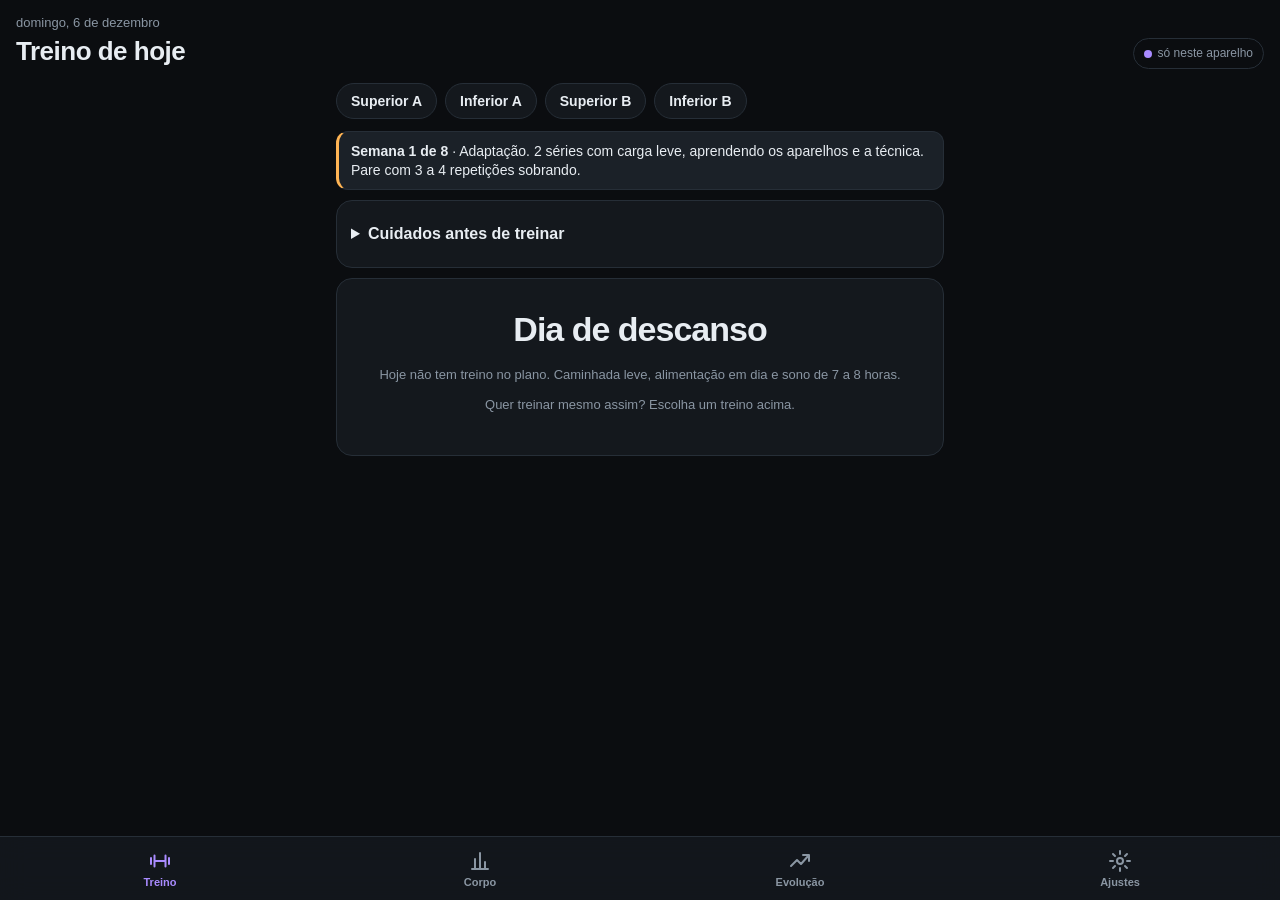
==== irma/index.html @ 72e90ed4 "App da irma (bailarina): plano superior/inferior com os mesmos aparelhos; exercicios em segundos Co-" ====
<!doctype html>
<html lang="pt-BR">
<head>
<meta charset="utf-8">
<meta name="viewport" content="width=device-width, initial-scale=1, viewport-fit=cover">
<title>Treino Irmã</title>
<meta http-equiv="Content-Security-Policy" content="default-src 'none'; script-src 'self'; style-src 'self' 'unsafe-inline'; img-src 'self' data: https://raw.githubusercontent.com; connect-src 'self' https://script.google.com https://script.googleusercontent.com; manifest-src 'self'; worker-src 'self'; base-uri 'none'; form-action 'none'">
<meta name="referrer" content="no-referrer">
<meta name="theme-color" content="#0b0d10">
<meta name="apple-mobile-web-app-capable" content="yes">
<meta name="mobile-web-app-capable" content="yes">
<meta name="apple-mobile-web-app-status-bar-style" content="black-translucent">
<meta name="apple-mobile-web-app-title" content="Treino Irmã">
<link rel="manifest" href="manifest.webmanifest">
<link rel="apple-touch-icon" href="icon-180.png">
<link rel="icon" href="icon-192.png">
<link rel="stylesheet" href="../style.css">
</head>
<body>
<header id="top">
  <div>
    <div id="hdate" class="muted"></div>
    <h1 id="htitle">Treino</h1>
  </div>
  <div id="status" class="status" title="Sincronização"><span class="dot"></span><span id="stxt"></span></div>
</header>
<main id="view"></main>
<div id="timer" class="timer" hidden>
  <div class="tleft"><div id="tlabel" class="muted">Descanso</div><div id="tclock">0:00</div></div>
  <div class="tbtns"><button id="tplus" class="ghost">+15s</button><button id="tskip" class="ghost">Pular</button></div>
  <div id="tbar" class="tbar"></div>
</div>
<nav id="tabs">
  <button data-tab="hoje" class="on"><svg viewBox="0 0 24 24"><path d="M6.5 6.5v11M17.5 6.5v11M3 9v6M21 9v6M6.5 12h11"/></svg>Treino</button>
  <button data-tab="corpo"><svg viewBox="0 0 24 24"><path d="M4 20h16M7 20V10M12 20V4M17 20v-7"/></svg>Corpo</button>
  <button data-tab="progresso"><svg viewBox="0 0 24 24"><path d="M3 17l6-6 4 4 8-9M15 6h6v6"/></svg>Evolução</button>
  <button data-tab="config"><svg viewBox="0 0 24 24"><circle cx="12" cy="12" r="3"/><path d="M12 2v3M12 19v3M2 12h3M19 12h3M5 5l2 2M17 17l2 2M19 5l-2 2M7 17l-2 2"/></svg>Ajustes</button>
</nav>
<script src="profile.js"></script>
<script src="../plano-bailarina.js"></script>
<script src="../app.js"></script>
</body>
</html>
---- style.css ----
:root{
  --bg:#0b0d10;--surface:#14181d;--surface2:#1b2128;--line:#262e37;
  --text:#e8edf2;--muted:#8a96a3;--accent:#3ddc97;--accent-ink:#06210f;--blue:#4da3ff;--warn:#ffb454;--danger:#ff6b6b;
  --tabh:64px;
}
*{box-sizing:border-box;-webkit-tap-highlight-color:transparent}
html,body{margin:0;background:var(--bg);color:var(--text);font-family:-apple-system,BlinkMacSystemFont,"SF Pro Text","Segoe UI",Roboto,sans-serif;font-size:16px;line-height:1.35}
body{padding-top:env(safe-area-inset-top);padding-bottom:calc(var(--tabh) + env(safe-area-inset-bottom) + 12px);min-height:100vh}
.muted{color:var(--muted);font-size:13px}
header#top{display:flex;justify-content:space-between;align-items:flex-end;padding:14px 16px 8px}
h1{margin:2px 0 0;font-size:26px;letter-spacing:-.5px}
h2{font-size:15px;margin:22px 0 8px;color:var(--muted);text-transform:uppercase;letter-spacing:.08em;font-weight:600}
main{padding:0 16px;max-width:640px;margin:0 auto}
.status{display:flex;align-items:center;gap:6px;font-size:12px;color:var(--muted);padding:6px 10px;border:1px solid var(--line);border-radius:99px}
.dot{width:8px;height:8px;border-radius:50%;background:var(--accent)}
.status.off .dot{background:var(--warn)}
.status.pend .dot{background:var(--blue)}
.card{background:var(--surface);border:1px solid var(--line);border-radius:16px;padding:14px;margin:10px 0}
.chips{display:flex;gap:8px;overflow-x:auto;padding:6px 0 4px;scrollbar-width:none}
.chips::-webkit-scrollbar{display:none}
.chip{flex:0 0 auto;background:var(--surface);border:1px solid var(--line);color:var(--text);border-radius:99px;padding:9px 14px;font-size:14px;font-weight:600}
.chip.on{background:var(--accent);color:var(--accent-ink);border-color:var(--accent)}
.chip small{font-weight:500;opacity:.7;margin-left:4px}
.banner{background:var(--surface2);border:1px solid var(--line);border-left:3px solid var(--accent);border-radius:12px;padding:10px 12px;margin:8px 0;font-size:14px}
.banner.warn{border-left-color:var(--warn)}
.exh{display:flex;justify-content:space-between;gap:10px;align-items:flex-start}
.exn{font-size:17px;font-weight:650}
.exm{font-size:13px;color:var(--muted);margin-top:2px}
.info{flex:0 0 auto;width:40px;height:40px;border-radius:12px;border:1px solid var(--line);background:var(--surface2);color:var(--blue);display:grid;place-items:center;font-size:18px;font-weight:700}
.media{display:none;margin:12px 0 4px}
.media.open{display:block}
.imgs{display:grid;grid-template-columns:1fr 1fr;gap:8px}
.imgs img{width:100%;aspect-ratio:4/3;object-fit:cover;border-radius:10px;background:var(--surface2);border:1px solid var(--line)}
.cues{margin:10px 0 6px;padding-left:18px;font-size:14px;color:#cfd7df}
.cues li{margin:3px 0}
.vid{display:flex;align-items:center;justify-content:center;gap:8px;height:46px;border-radius:12px;background:var(--surface2);border:1px solid var(--line);color:var(--text);text-decoration:none;font-weight:600;font-size:15px;margin-top:8px}
.credit{font-size:11px;color:var(--muted);margin-top:8px}
.hint{font-size:13px;color:var(--warn);margin:8px 0 0}
.sets{margin-top:10px}
.srow{display:grid;grid-template-columns:28px 1fr 1fr 52px;gap:8px;align-items:center;margin:6px 0}
.srow.time{grid-template-columns:28px 1fr 52px}
.srow .n{color:var(--muted);font-weight:700;text-align:center}
.srow.head{font-size:11px;color:var(--muted);text-transform:uppercase;letter-spacing:.06em;margin-bottom:0}
.srow.head span{text-align:center}
input[type=number],input[type=text],input[type=url],input[type=password],input[type=date],select{
  width:100%;height:48px;background:var(--surface2);border:1px solid var(--line);border-radius:12px;color:var(--text);
  font-size:18px;text-align:center;padding:0 8px;font-family:inherit;appearance:none;-webkit-appearance:none}
input[type=text],input[type=url],input[type=password],select{text-align:left;font-size:16px;padding:0 12px}
input::placeholder{color:#55616e}
input:focus,select:focus{outline:2px solid var(--blue);outline-offset:0}
.ck{height:48px;border-radius:12px;border:1px solid var(--line);background:var(--surface2);color:var(--muted);font-size:22px}
.srow.done .ck{background:var(--accent);border-color:var(--accent);color:var(--accent-ink)}
.srow.done input{border-color:#245a41}
button{font-family:inherit;cursor:pointer}
.btn{width:100%;height:50px;border:0;border-radius:14px;background:var(--accent);color:var(--accent-ink);font-size:16px;font-weight:700}
.btn.sec{background:var(--surface2);color:var(--text);border:1px solid var(--line)}
.btn+.btn{margin-top:10px}
.ghost{background:transparent;border:1px solid var(--line);color:var(--text);border-radius:10px;height:38px;padding:0 12px;font-size:14px;font-weight:600}
.row{display:flex;gap:10px;align-items:center}
.row>*{flex:1}
label{display:block;font-size:13px;color:var(--muted);margin:12px 0 6px}
.big{font-size:34px;font-weight:700;letter-spacing:-1px}
.grid2{display:grid;grid-template-columns:1fr 1fr;gap:10px}
.stat{background:var(--surface);border:1px solid var(--line);border-radius:14px;padding:12px}
.stat .v{font-size:24px;font-weight:700}
.up{color:var(--accent)}.down{color:var(--warn)}
.list .it{display:flex;justify-content:space-between;padding:11px 0;border-bottom:1px solid var(--line);font-size:15px}
.list .it:last-child{border-bottom:0}
svg.chart{width:100%;height:auto;display:block}
.timer{position:fixed;left:12px;right:12px;bottom:calc(var(--tabh) + env(safe-area-inset-bottom) + 8px);background:#0f2a1f;border:1px solid #1f6b47;border-radius:16px;padding:10px 12px;display:flex;justify-content:space-between;align-items:center;overflow:hidden;z-index:20;max-width:616px;margin:0 auto}
.timer[hidden]{display:none}
#tclock{font-size:26px;font-weight:700;font-variant-numeric:tabular-nums}
.tbtns{display:flex;gap:8px}
.tbar{position:absolute;left:0;bottom:0;height:3px;background:var(--accent);width:100%;transform-origin:left}
nav#tabs{position:fixed;left:0;right:0;bottom:0;height:calc(var(--tabh) + env(safe-area-inset-bottom));padding-bottom:env(safe-area-inset-bottom);background:rgba(20,24,29,.94);backdrop-filter:blur(14px);-webkit-backdrop-filter:blur(14px);border-top:1px solid var(--line);display:flex;z-index:30}
nav#tabs button{flex:1;background:none;border:0;color:var(--muted);font-size:11px;font-weight:600;display:flex;flex-direction:column;align-items:center;justify-content:center;gap:3px}
nav#tabs button.on{color:var(--accent)}
nav#tabs svg{width:24px;height:24px;fill:none;stroke:currentColor;stroke-width:2;stroke-linecap:round;stroke-linejoin:round}
.small{font-size:13px;color:var(--muted)}
details{margin:10px 0}
summary{cursor:pointer;font-weight:600;padding:8px 0}
ol,ul.plain{padding-left:20px;font-size:14px;color:#cfd7df}
.rest{text-align:center;padding:28px 10px}
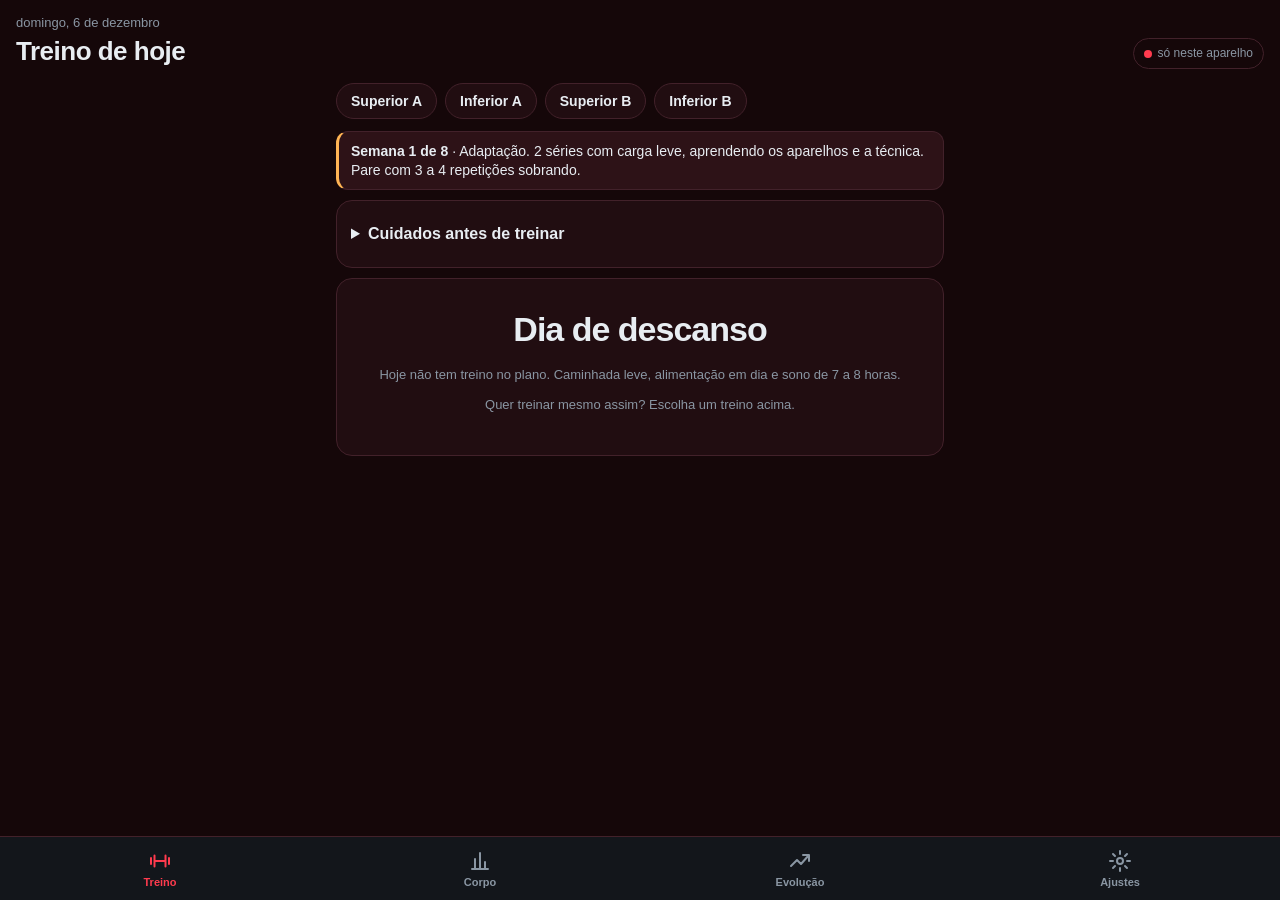
==== commit aa1819cf: "Tema vermelho para a irma; SW baixa arquivos novos ignorando cache HTTP Co-Authored-By: Claude Sonne" ====
--- a/irma/index.html
+++ b/irma/index.html
@@ -6,7 +6,7 @@
 <title>Treino Irmã</title>
 <meta http-equiv="Content-Security-Policy" content="default-src 'none'; script-src 'self'; style-src 'self' 'unsafe-inline'; img-src 'self' data: https://raw.githubusercontent.com; connect-src 'self' https://script.google.com https://script.googleusercontent.com; manifest-src 'self'; worker-src 'self'; base-uri 'none'; form-action 'none'">
 <meta name="referrer" content="no-referrer">
-<meta name="theme-color" content="#0b0d10">
+<meta name="theme-color" content="#150709">
 <meta name="apple-mobile-web-app-capable" content="yes">
 <meta name="mobile-web-app-capable" content="yes">
 <meta name="apple-mobile-web-app-status-bar-style" content="black-translucent">
--- a/style.css
+++ b/style.css
@@ -1,7 +1,7 @@
 :root{
   --bg:#0b0d10;--surface:#14181d;--surface2:#1b2128;--line:#262e37;
   --text:#e8edf2;--muted:#8a96a3;--accent:#3ddc97;--accent-ink:#06210f;--blue:#4da3ff;--warn:#ffb454;--danger:#ff6b6b;
-  --tabh:64px;
+  --tabh:64px;--timer-bg:#0f2a1f;--timer-line:#1f6b47;--done-line:#245a41;
 }
 *{box-sizing:border-box;-webkit-tap-highlight-color:transparent}
 html,body{margin:0;background:var(--bg);color:var(--text);font-family:-apple-system,BlinkMacSystemFont,"SF Pro Text","Segoe UI",Roboto,sans-serif;font-size:16px;line-height:1.35}
@@ -50,7 +50,7 @@
 input:focus,select:focus{outline:2px solid var(--blue);outline-offset:0}
 .ck{height:48px;border-radius:12px;border:1px solid var(--line);background:var(--surface2);color:var(--muted);font-size:22px}
 .srow.done .ck{background:var(--accent);border-color:var(--accent);color:var(--accent-ink)}
-.srow.done input{border-color:#245a41}
+.srow.done input{border-color:var(--done-line)}
 button{font-family:inherit;cursor:pointer}
 .btn{width:100%;height:50px;border:0;border-radius:14px;background:var(--accent);color:var(--accent-ink);font-size:16px;font-weight:700}
 .btn.sec{background:var(--surface2);color:var(--text);border:1px solid var(--line)}
@@ -67,7 +67,7 @@
 .list .it{display:flex;justify-content:space-between;padding:11px 0;border-bottom:1px solid var(--line);font-size:15px}
 .list .it:last-child{border-bottom:0}
 svg.chart{width:100%;height:auto;display:block}
-.timer{position:fixed;left:12px;right:12px;bottom:calc(var(--tabh) + env(safe-area-inset-bottom) + 8px);background:#0f2a1f;border:1px solid #1f6b47;border-radius:16px;padding:10px 12px;display:flex;justify-content:space-between;align-items:center;overflow:hidden;z-index:20;max-width:616px;margin:0 auto}
+.timer{position:fixed;left:12px;right:12px;bottom:calc(var(--tabh) + env(safe-area-inset-bottom) + 8px);background:var(--timer-bg);border:1px solid var(--timer-line);border-radius:16px;padding:10px 12px;display:flex;justify-content:space-between;align-items:center;overflow:hidden;z-index:20;max-width:616px;margin:0 auto}
 .timer[hidden]{display:none}
 #tclock{font-size:26px;font-weight:700;font-variant-numeric:tabular-nums}
 .tbtns{display:flex;gap:8px}
